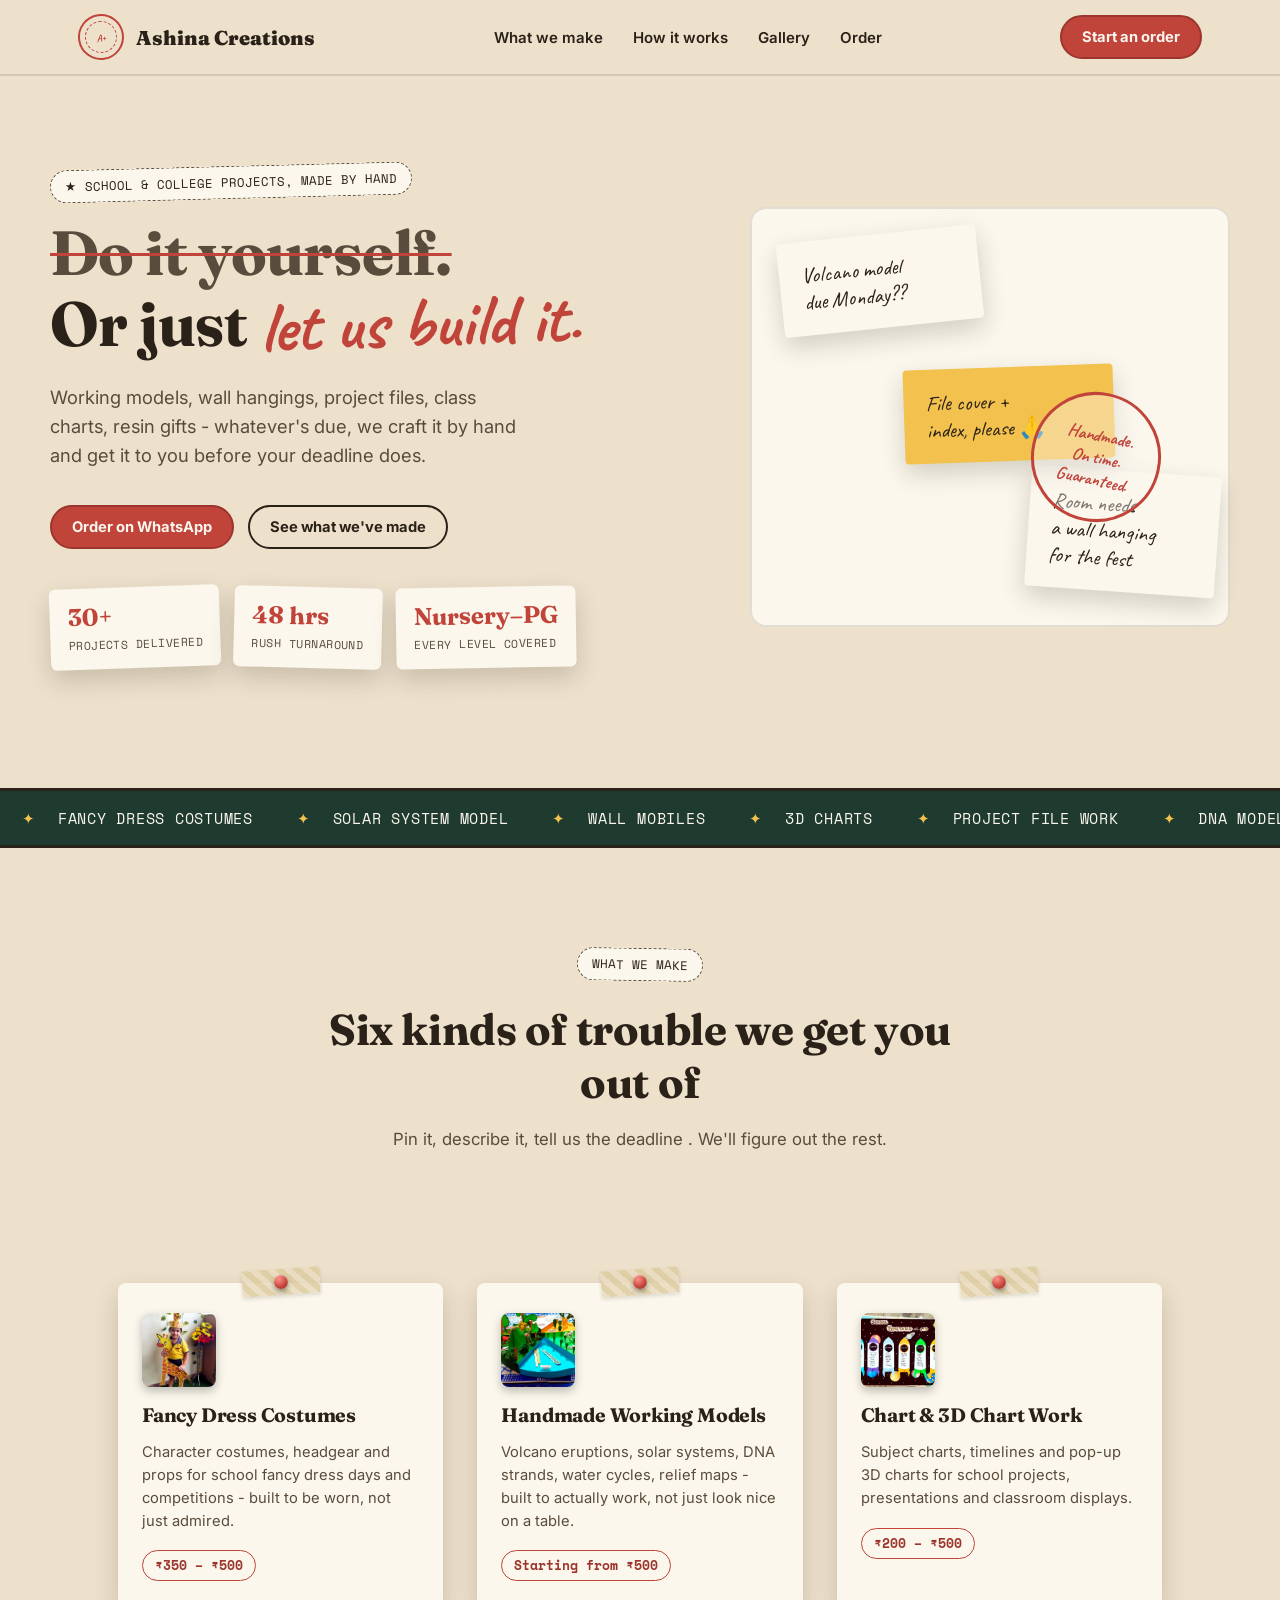
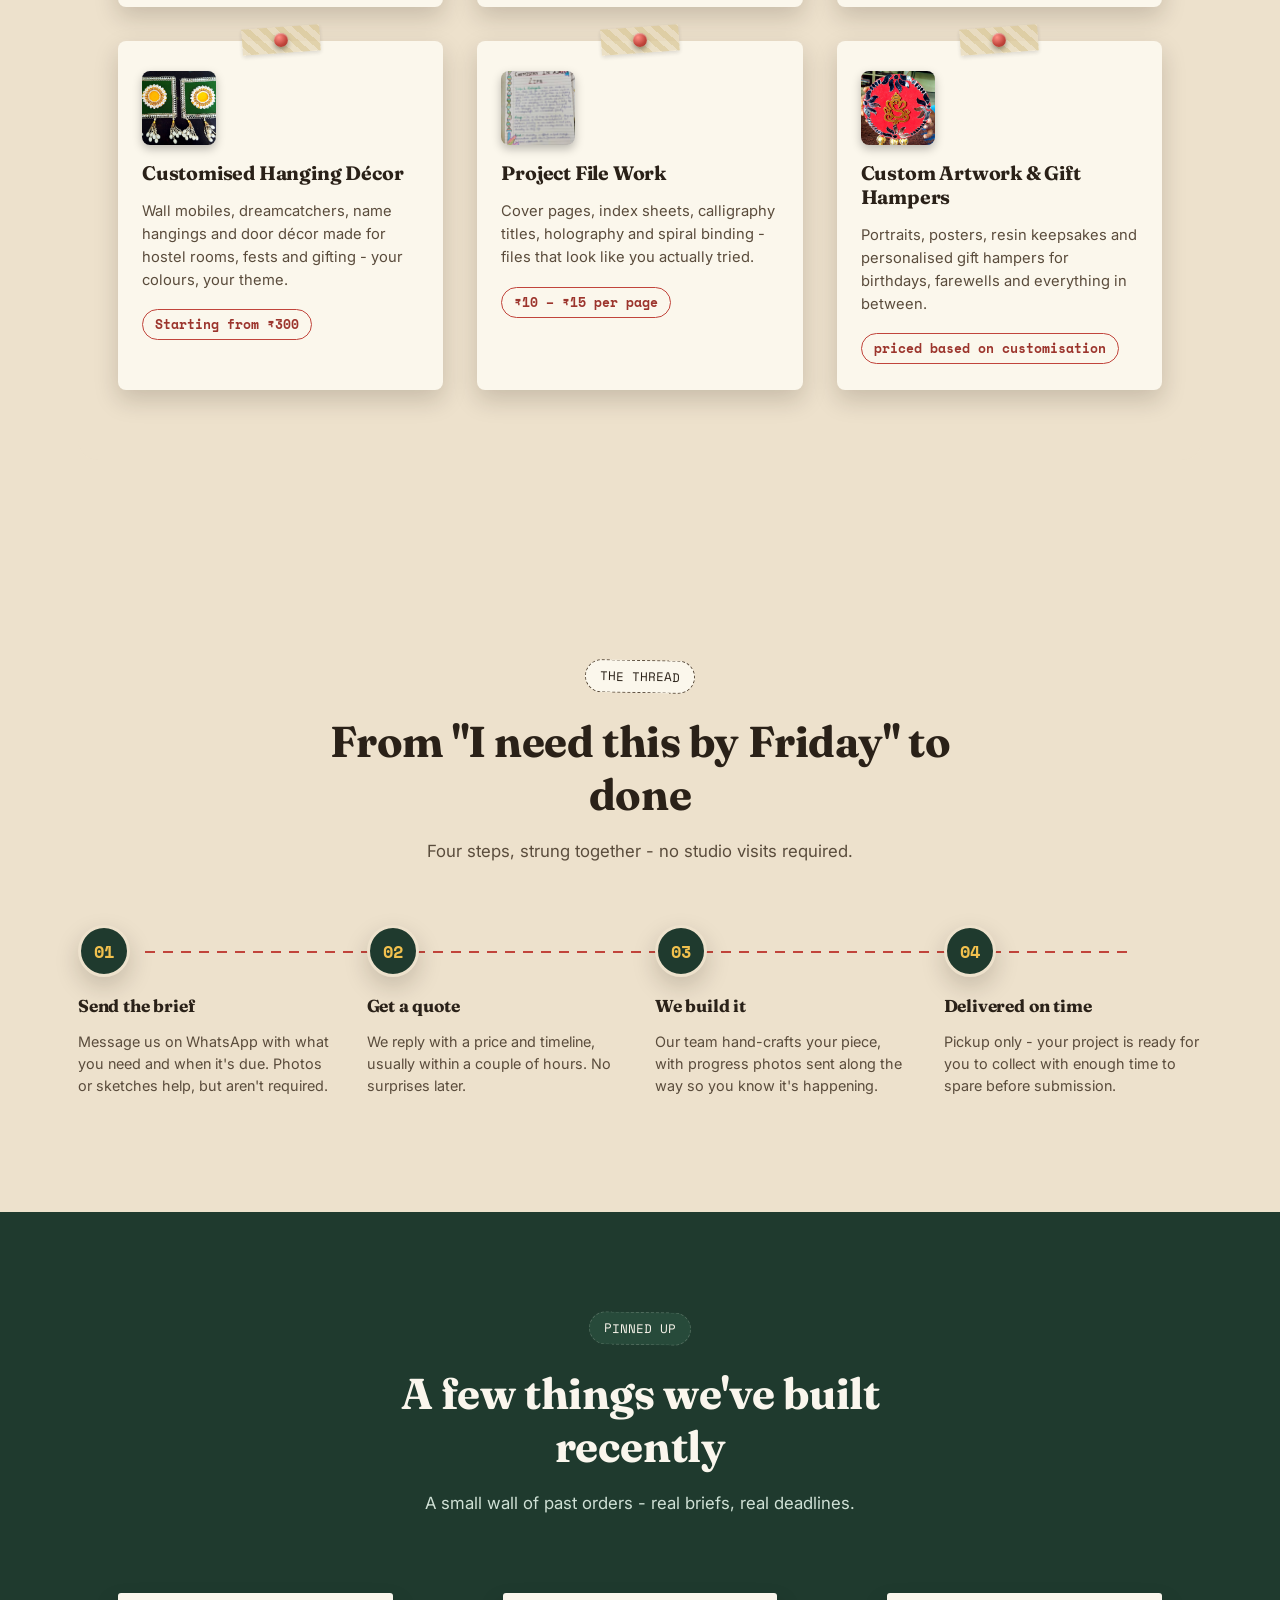
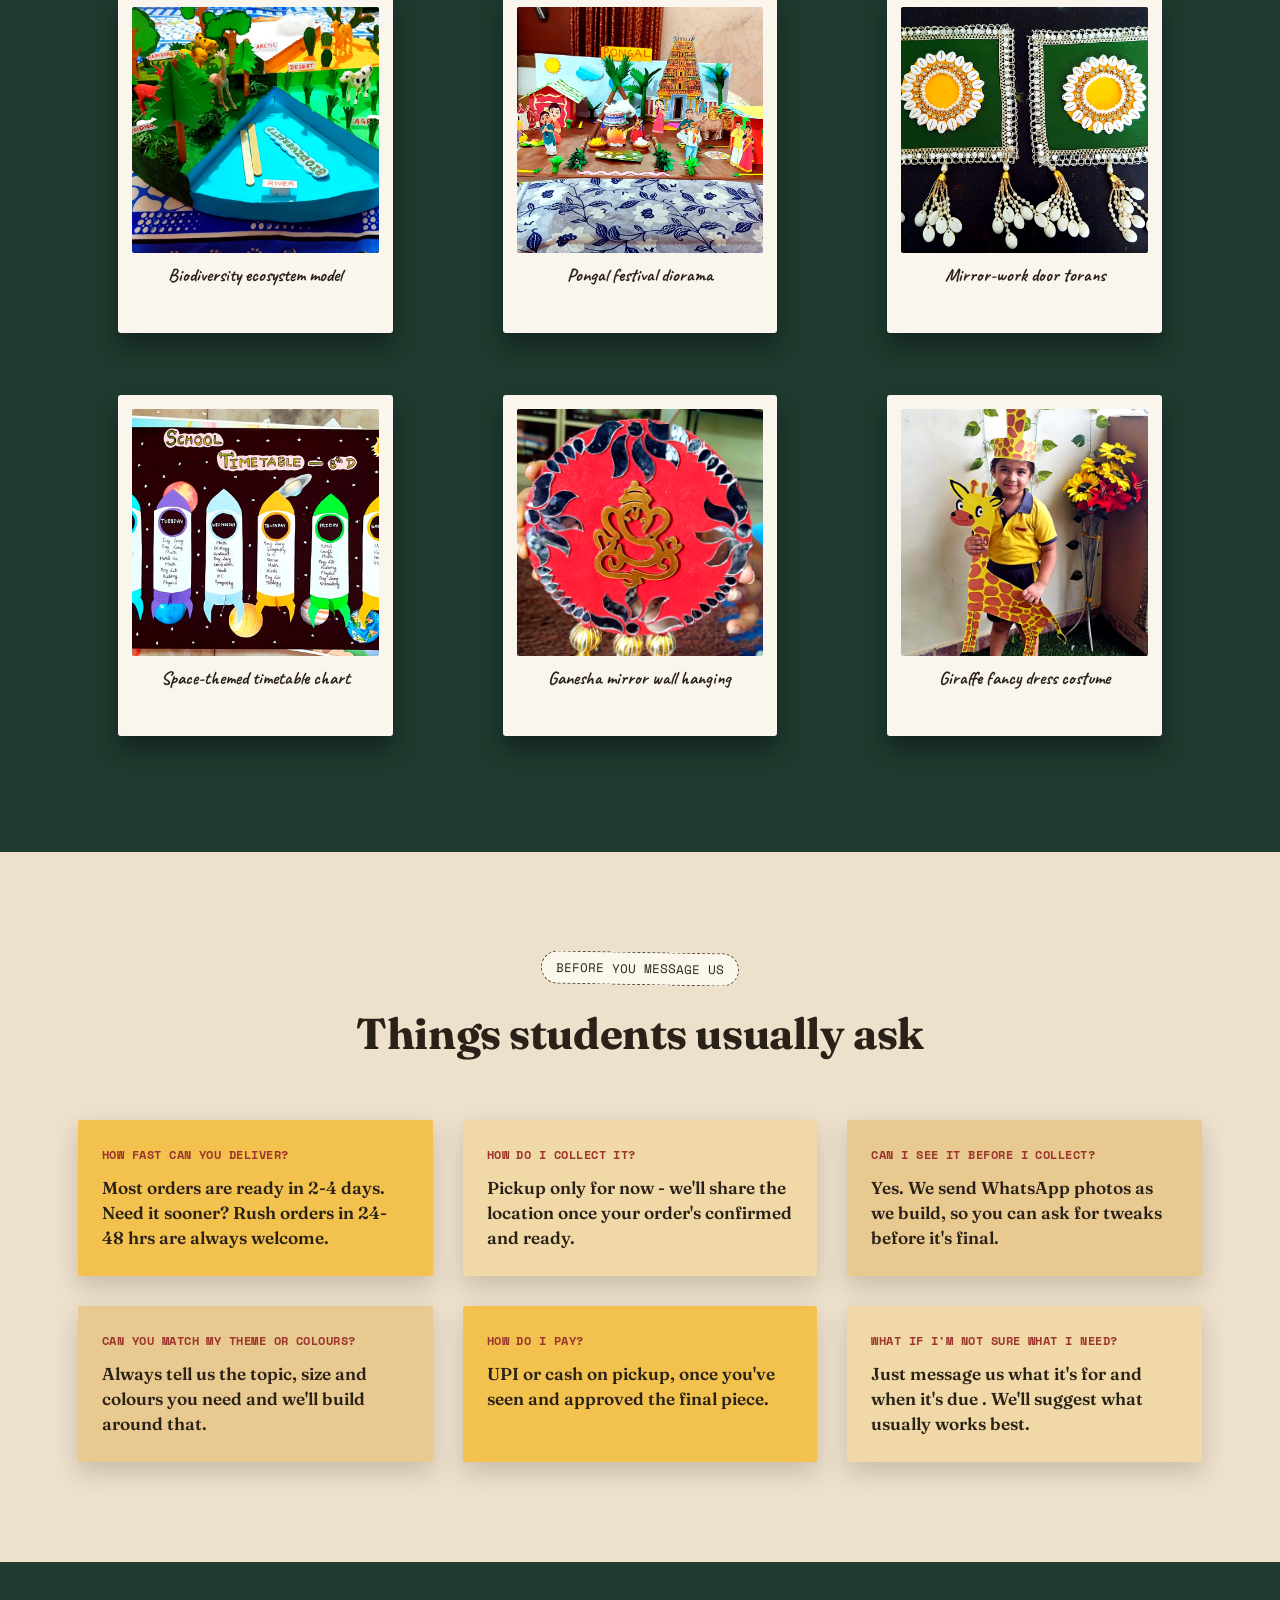
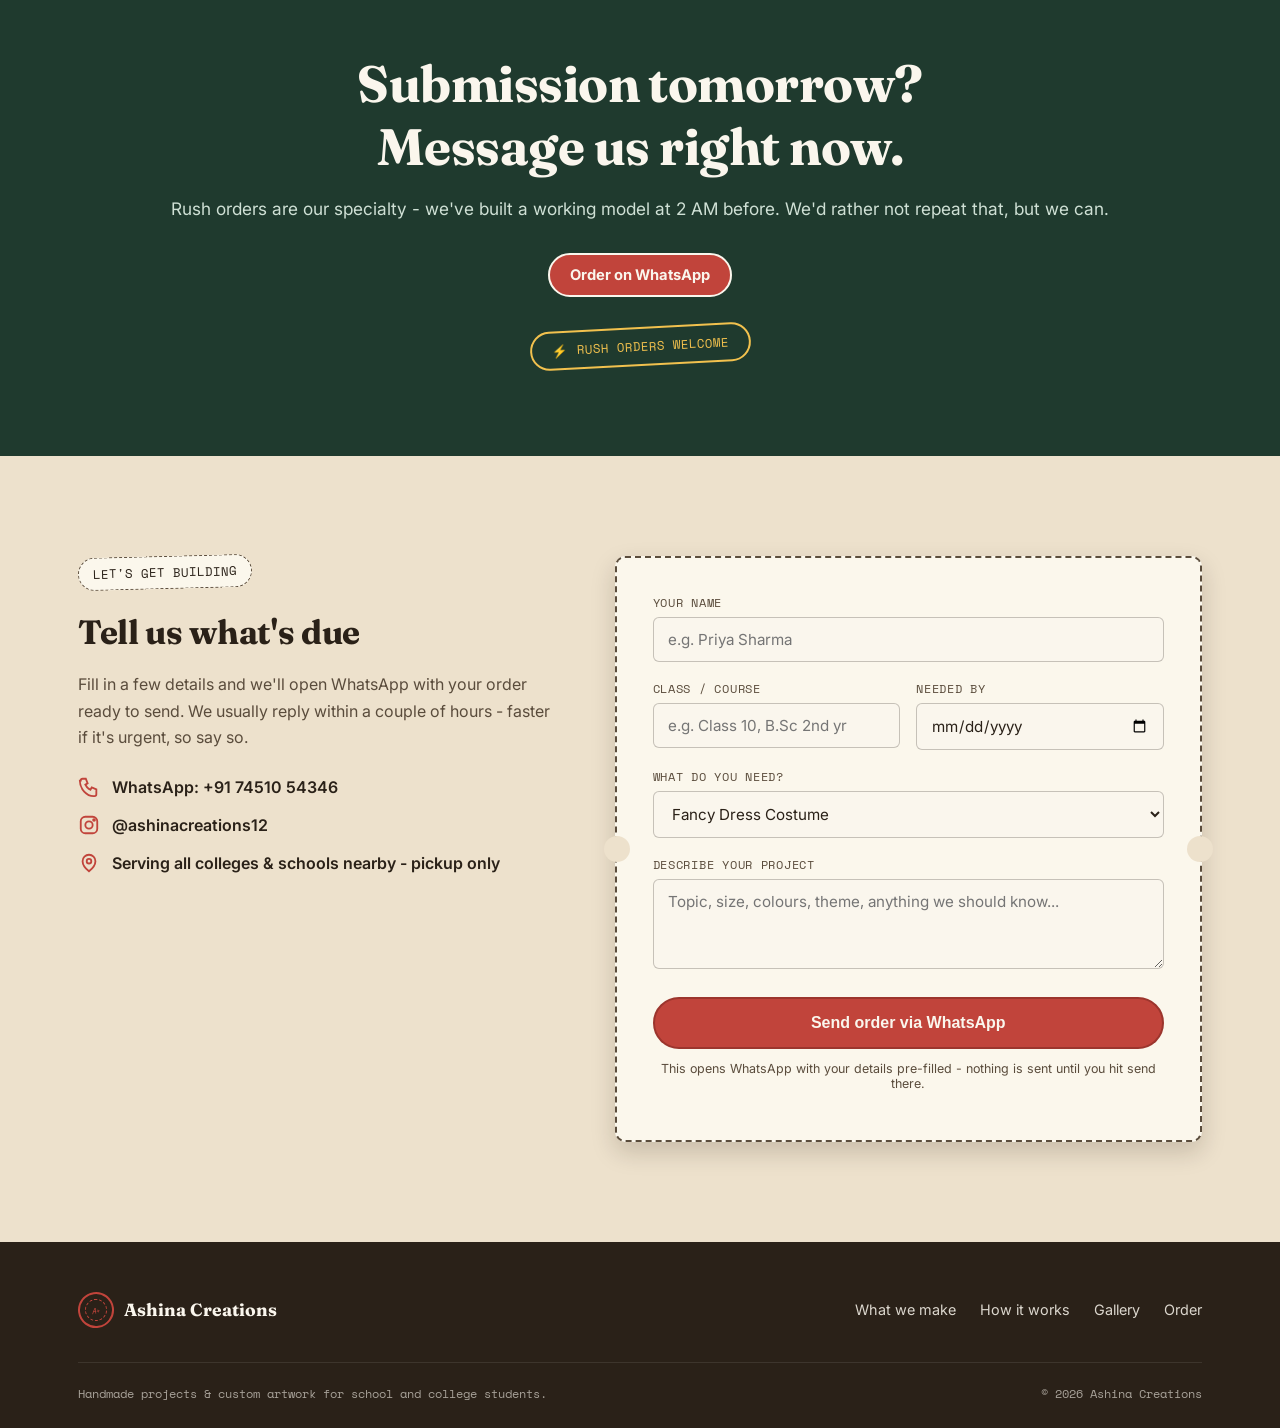
==== index.html @ 3854652d "Add files via upload" ====
<!DOCTYPE html>
<html lang="en">
<head>
<meta charset="UTF-8">
<meta name="viewport" content="width=device-width, initial-scale=1.0">
<title>Ashina Creations - Handmade Projects, Models & Custom Art</title>
<link rel="preconnect" href="https://fonts.googleapis.com">
<link href="https://fonts.googleapis.com/css2?family=Caveat:wght@600;700&family=Fraunces:opsz,wght@9..144,600;9..144,700;9..144,900&family=Inter:wght@400;500;600;700&family=Space+Mono:wght@400;700&display=swap" rel="stylesheet">
<style>
  :root{
    --paper:#EDE1CC;
    --cork-a:#c79a67;
    --cork-b:#b6884f;
    --ink:#c1443b;
    --ink-dark:#9c352d;
    --pine:#1f3a2e;
    --pine-2:#274a3a;
    --chalk:#faf6ed;
    --text:#2a2118;
    --text-soft:#5a4c3c;
    --mustard:#f2c14e;
    --tape:#e9dcc0;
    --card:#fbf7ec;
    --shadow:0 10px 24px rgba(31,20,10,0.18);
  }
  *{box-sizing:border-box;}
  html{scroll-behavior:smooth;}
  body{
    margin:0;
    background:var(--paper);
    color:var(--text);
    font-family:'Inter',sans-serif;
    -webkit-font-smoothing:antialiased;
    overflow-x:hidden;
  }
  ::selection{background:var(--mustard);color:var(--text);}

  h1,h2,h3{font-family:'Fraunces',serif;margin:0;font-weight:700;letter-spacing:-0.01em;}
  .hand{font-family:'Caveat',cursive;}
  .mono{font-family:'Space Mono',monospace;}

  a{color:inherit;}
  img,svg{display:block;}
  .wrap{max-width:1180px;margin:0 auto;padding:0 28px;}

  /* subtle reduced motion */
  @media (prefers-reduced-motion: reduce){
    *{animation-duration:0.01ms !important; animation-iteration-count:1 !important; transition-duration:0.01ms !important; scroll-behavior:auto !important;}
  }

  /* ---------- texture helpers ---------- */
  .paper-texture{
    background-image:
      radial-gradient(circle at 15% 20%, rgba(0,0,0,0.03) 0, transparent 40%),
      radial-gradient(circle at 85% 60%, rgba(0,0,0,0.03) 0, transparent 40%),
      radial-gradient(circle at 50% 90%, rgba(0,0,0,0.025) 0, transparent 45%);
  }
  .cork-texture{
    background-color:var(--cork-b);
    background-image:
      radial-gradient(circle at 10% 20%, rgba(0,0,0,0.18) 0, transparent 3%),
      radial-gradient(circle at 30% 65%, rgba(0,0,0,0.16) 0, transparent 2.6%),
      radial-gradient(circle at 55% 15%, rgba(0,0,0,0.15) 0, transparent 2.4%),
      radial-gradient(circle at 70% 80%, rgba(0,0,0,0.17) 0, transparent 3%),
      radial-gradient(circle at 90% 35%, rgba(0,0,0,0.15) 0, transparent 2.6%),
      radial-gradient(circle at 20% 90%, rgba(255,255,255,0.08) 0, transparent 2.4%),
      radial-gradient(circle at 40% 40%, rgba(255,255,255,0.07) 0, transparent 2%),
      radial-gradient(circle at 80% 10%, rgba(255,255,255,0.08) 0, transparent 2.4%),
      linear-gradient(160deg, var(--cork-a), var(--cork-b));
    background-size: 90px 90px, 70px 70px, 110px 110px, 95px 95px, 80px 80px, 60px 60px, 75px 75px, 65px 65px, cover;
  }

  .pin{
    width:14px;height:14px;border-radius:50%;
    background:radial-gradient(circle at 35% 30%, #ff8f85, var(--ink) 60%, var(--ink-dark) 100%);
    box-shadow:0 3px 5px rgba(0,0,0,0.35), inset 0 1px 1px rgba(255,255,255,0.4);
    position:absolute;
    left:50%;transform:translateX(-50%);top:-8px;
    z-index:3;
  }
  .washi{
    position:absolute;
    width:78px;height:26px;
    background:repeating-linear-gradient(45deg, var(--tape), var(--tape) 6px, #ddccA0 6px, #ddccA0 12px);
    opacity:0.85;
    box-shadow:0 2px 4px rgba(0,0,0,0.15);
  }

  /* ---------- nav ---------- */
  header{
    position:sticky;top:0;z-index:50;
    background:rgba(237,225,204,0.92);
    backdrop-filter:blur(6px);
    border-bottom:2px solid rgba(42,33,24,0.12);
  }
  .navbar{
    display:flex;align-items:center;justify-content:space-between;
    padding:14px 28px;max-width:1180px;margin:0 auto;
  }
  .brand{
    display:flex;align-items:center;gap:12px;
    font-family:'Fraunces',serif;font-weight:900;font-size:1.25rem;
    text-decoration:none;color:var(--text);
  }
  .stamp-badge{
    width:46px;height:46px;border-radius:50%;
    border:2.5px solid var(--ink);
    display:flex;align-items:center;justify-content:center;
    color:var(--ink);
    font-family:'Caveat',cursive;font-weight:700;font-size:0.62rem;
    text-transform:uppercase;letter-spacing:0.03em;
    transform:rotate(-8deg);
    flex-shrink:0;
    position:relative;
  }
  .stamp-badge::after{
    content:'';position:absolute;inset:5px;border:1px dashed var(--ink);border-radius:50%;
  }
  .navlinks{display:flex;gap:30px;list-style:none;padding:0;margin:0;font-weight:600;font-size:0.94rem;}
  .navlinks a{text-decoration:none;position:relative;padding-bottom:4px;}
  .navlinks a::after{
    content:'';position:absolute;left:0;bottom:0;width:0;height:2px;background:var(--ink);
    transition:width 0.25s ease;
  }
  .navlinks a:hover::after{width:100%;}
  .btn{
    display:inline-flex;align-items:center;gap:8px;
    padding:11px 20px;border-radius:999px;
    font-weight:700;font-size:0.92rem;text-decoration:none;
    border:2px solid var(--text);
    transition:transform 0.18s ease, box-shadow 0.18s ease;
    cursor:pointer;
  }
  .btn-primary{background:var(--ink);border-color:var(--ink-dark);color:var(--chalk);}
  .btn-primary:hover{transform:translateY(-2px) rotate(-1deg);box-shadow:0 6px 14px rgba(193,68,59,0.35);}
  .btn-ghost{background:transparent;color:var(--text);}
  .btn-ghost:hover{transform:translateY(-2px);background:rgba(42,33,24,0.06);}
  @media (max-width:760px){ .navlinks{display:none;} }

  /* ---------- hero ---------- */
  .hero{
    position:relative;padding:90px 28px 120px;
    background:var(--paper);
  }
  .hero-grid{
    max-width:1180px;margin:0 auto;
    display:grid;grid-template-columns:1.15fr 0.85fr;gap:50px;align-items:center;
  }
  .eyebrow-tag{
    display:inline-flex;align-items:center;gap:8px;
    font-family:'Space Mono',monospace;font-size:0.78rem;letter-spacing:0.08em;text-transform:uppercase;
    background:var(--card);border:1.5px dashed var(--text-soft);
    padding:6px 14px;border-radius:999px;margin-bottom:22px;
    transform:rotate(-1.5deg);
  }
  .hero h1{
    font-size:clamp(2.4rem, 5vw, 3.9rem);
    line-height:1.04;
    margin-bottom:22px;
  }
  .hero h1 .strike{
    text-decoration:line-through;
    text-decoration-color:var(--ink);
    text-decoration-thickness:3px;
    color:var(--text-soft);
  }
  .hero h1 .hand-accent{
    font-family:'Caveat',cursive;font-weight:700;color:var(--ink);
    font-size:1.15em;display:inline-block;transform:rotate(-2deg);
  }
  .hero p.lead{
    font-size:1.15rem;color:var(--text-soft);max-width:480px;line-height:1.6;margin-bottom:34px;
  }
  .hero-ctas{display:flex;gap:14px;flex-wrap:wrap;margin-bottom:38px;}
  .hero-stats{display:flex;gap:14px;flex-wrap:wrap;}
  .stat-card{
    background:var(--card);
    border-radius:6px;
    padding:14px 18px;
    box-shadow:var(--shadow);
    transform:rotate(-2deg);
    position:relative;
    font-family:'Space Mono',monospace;
  }
  .stat-card:nth-child(2){transform:rotate(1.5deg);}
  .stat-card:nth-child(3){transform:rotate(-1deg);}
  .stat-card b{display:block;font-family:'Fraunces',serif;font-size:1.5rem;color:var(--ink);}
  .stat-card span{font-size:0.72rem;color:var(--text-soft);text-transform:uppercase;letter-spacing:0.04em;}

  .hero-board{
    position:relative;
    border-radius:16px;
    padding:36px;
    min-height:420px;
  }
  .hero-note{
    position:absolute;background:var(--card);
    padding:20px 22px;border-radius:4px;box-shadow:var(--shadow);
    width:200px;font-family:'Caveat',cursive;font-size:1.35rem;line-height:1.25;color:var(--text);
  }
  .note-1{top:6%;left:6%;transform:rotate(-6deg);}
  .note-2{bottom:8%;right:2%;transform:rotate(4deg);width:190px;}
  .note-3{top:38%;left:32%;transform:rotate(-2deg);width:210px;background:var(--mustard);}
  .badge-approved{
    position:absolute;top:44%;right:14%;
    width:130px;height:130px;border-radius:50%;
    border:3px solid var(--ink);color:var(--ink);
    display:flex;align-items:center;justify-content:center;text-align:center;
    font-family:'Caveat',cursive;font-weight:700;font-size:1.1rem;
    transform:rotate(12deg);
    background:rgba(250,246,237,0.4);
  }
  @media (max-width:940px){
    .hero-grid{grid-template-columns:1fr;}
    .hero-board{min-height:320px;margin-top:20px;}
  }

  /* ---------- marquee ---------- */
  .marquee-strip{
    background:var(--pine);color:var(--chalk);
    padding:16px 0;overflow:hidden;white-space:nowrap;
    border-top:3px solid var(--text);border-bottom:3px solid var(--text);
  }
  .marquee-track{display:inline-block;animation:scrollLeft 34s linear infinite;}
  .marquee-track span{
    font-family:'Space Mono',monospace;font-size:0.95rem;letter-spacing:0.05em;
    margin:0 22px;text-transform:uppercase;
  }
  .marquee-track span.dot::before{content:'✦';color:var(--mustard);margin-right:22px;}
  @keyframes scrollLeft{
    from{transform:translateX(0);}
    to{transform:translateX(-50%);}
  }

  /* ---------- section headers ---------- */
  section{padding:100px 0;}
  .sec-head{max-width:640px;margin:0 auto 60px;text-align:center;}
  .sec-head .eyebrow-tag{transform:rotate(1deg);}
  .sec-head h2{font-size:clamp(1.9rem,3.6vw,2.7rem);margin-bottom:14px;}
  .sec-head p{color:var(--text-soft);font-size:1.05rem;line-height:1.6;}

  /* ---------- services (corkboard) ---------- */
  .services-section{position:relative;}
  .services-board{
    border-radius:20px;padding:70px 40px;
  }
  .services-grid{
    display:grid;grid-template-columns:repeat(3,1fr);gap:34px;
  }
  @media (max-width:980px){ .services-grid{grid-template-columns:repeat(2,1fr);} }
  @media (max-width:600px){ .services-grid{grid-template-columns:1fr;} }
  .svc-card{
    position:relative;background:var(--card);
    border-radius:8px;padding:30px 24px 26px;
    box-shadow:var(--shadow);
    transition:transform 0.25s ease, box-shadow 0.25s ease;
  }
  .svc-card:nth-child(1){transform:rotate(-2.5deg);}
  .svc-card:nth-child(2){transform:rotate(1.5deg);}
  .svc-card:nth-child(3){transform:rotate(-1.5deg);}
  .svc-card:nth-child(4){transform:rotate(2deg);}
  .svc-card:nth-child(5){transform:rotate(-2deg);}
  .svc-card:nth-child(6){transform:rotate(1.8deg);}
  .svc-card:hover{transform:translateY(-8px) rotate(0deg) !important;box-shadow:0 18px 30px rgba(0,0,0,0.25);}
  .svc-card .washi{top:-14px;left:50%;transform:translateX(-50%) rotate(-4deg);}
  .svc-icon{
    width:56px;height:56px;color:var(--ink);margin-bottom:16px;
  }
  .svc-photo{
    width:74px;height:74px;border-radius:8px;overflow:hidden;margin-bottom:16px;
    box-shadow:0 4px 10px rgba(0,0,0,0.25);
  }
  .svc-photo img{width:100%;height:100%;object-fit:cover;object-position:center;}
  .svc-card h3{font-size:1.22rem;margin-bottom:10px;}
  .svc-card p{color:var(--text-soft);font-size:0.92rem;line-height:1.55;margin-bottom:18px;}
  .price-tag{
    display:inline-flex;align-items:center;gap:6px;
    font-family:'Space Mono',monospace;font-size:0.8rem;font-weight:700;
    color:var(--ink-dark);border:1.5px solid var(--ink);
    padding:5px 12px;border-radius:999px;
  }

  /* ---------- process ---------- */
  .process-section{background:var(--paper);}
  .process-line{
    position:relative;display:grid;grid-template-columns:repeat(4,1fr);gap:30px;
    margin-top:20px;
  }
  .process-line::before{
    content:'';position:absolute;top:26px;left:6%;right:6%;height:2px;
    background:repeating-linear-gradient(90deg, var(--ink) 0 10px, transparent 10px 18px);
    z-index:0;
  }
  @media (max-width:860px){
    .process-line{grid-template-columns:1fr;gap:36px;}
    .process-line::before{display:none;}
  }
  .proc-step{position:relative;z-index:1;text-align:left;}
  .proc-num{
    width:52px;height:52px;border-radius:50%;
    background:var(--pine);color:var(--mustard);
    display:flex;align-items:center;justify-content:center;
    font-family:'Space Mono',monospace;font-weight:700;font-size:1.05rem;
    margin-bottom:18px;box-shadow:var(--shadow);
    border:3px solid var(--paper);
  }
  .proc-step h3{font-size:1.08rem;margin-bottom:8px;}
  .proc-step p{color:var(--text-soft);font-size:0.9rem;line-height:1.55;}

  /* ---------- gallery ---------- */
  .gallery-section{background:var(--pine);color:var(--chalk);}
  .gallery-section .sec-head p{color:#cfe0d5;}
  .gallery-section .eyebrow-tag{background:var(--pine-2);border-color:#4f6b5c;color:var(--chalk);}
  .gallery-grid{
    display:grid;grid-template-columns:repeat(3,1fr);gap:30px;
  }
  @media (max-width:900px){ .gallery-grid{grid-template-columns:repeat(2,1fr);} }
  @media (max-width:560px){ .gallery-grid{grid-template-columns:1fr;} }
  .polaroid{
    background:var(--chalk);padding:14px 14px 46px;border-radius:3px;
    box-shadow:0 14px 22px rgba(0,0,0,0.35);
    transform:rotate(-3deg);
    transition:transform 0.3s ease;
  }
  .polaroid:nth-child(2){transform:rotate(2.5deg);}
  .polaroid:nth-child(3){transform:rotate(-1.5deg);}
  .polaroid:nth-child(4){transform:rotate(3deg);}
  .polaroid:nth-child(5){transform:rotate(-2deg);}
  .polaroid:hover{transform:rotate(0deg) scale(1.04);}
  .polaroid .frame{
    aspect-ratio:1/1;border-radius:2px;
    display:flex;align-items:center;justify-content:center;
    color:var(--chalk);
    overflow:hidden;
  }
  .polaroid .frame img{
    width:100%;height:100%;object-fit:cover;object-position:center;
    filter:saturate(1.05);
  }
  .polaroid figcaption{
    font-family:'Caveat',cursive;font-weight:700;font-size:1.15rem;color:var(--text);
    text-align:center;margin-top:10px;
  }

  /* ---------- faq ---------- */
  .testi-section{background:var(--paper);}
  .testi-grid{display:grid;grid-template-columns:repeat(3,1fr);gap:30px;}
  @media (max-width:900px){ .testi-grid{grid-template-columns:1fr;} }
  .sticky-note{
    background:var(--mustard);padding:26px 24px;border-radius:2px;
    box-shadow:var(--shadow);position:relative;
    font-family:'Inter',sans-serif;color:var(--text);
  }
  .sticky-note:nth-child(1){transform:rotate(-2deg);background:var(--mustard);}
  .sticky-note:nth-child(2){transform:rotate(1.5deg);background:#f0d9a6;}
  .sticky-note:nth-child(3){transform:rotate(-1deg);background:#e8c98f;}
  .sticky-note:nth-child(4){transform:rotate(1.2deg);background:#e8c98f;}
  .sticky-note:nth-child(5){transform:rotate(-1.8deg);background:var(--mustard);}
  .sticky-note:nth-child(6){transform:rotate(2deg);background:#f0d9a6;}
  .sticky-note:hover{transform:rotate(0deg) translateY(-4px);}
  .sticky-note .q{
    display:block;font-family:'Space Mono',monospace;font-weight:700;font-size:0.72rem;
    text-transform:uppercase;letter-spacing:0.04em;color:var(--ink-dark);margin-bottom:12px;
  }
  .sticky-note .a{
    font-family:'Fraunces',serif;font-weight:600;font-size:1.08rem;line-height:1.45;
  }

  /* ---------- deadline CTA ---------- */
  .deadline-band{
    background:var(--pine);color:var(--chalk);text-align:center;
    padding:90px 28px;position:relative;overflow:hidden;
  }
  .deadline-band h2{font-size:clamp(2rem,4.6vw,3.2rem);margin-bottom:20px;}
  .deadline-band p{color:#cfe0d5;font-size:1.08rem;margin-bottom:34px;}
  .deadline-band .btn-primary{background:var(--ink);border-color:var(--chalk);}
  .rush-stamp{
    display:inline-block;margin-top:30px;
    border:2.5px solid var(--mustard);color:var(--mustard);
    padding:8px 20px;border-radius:999px;
    font-family:'Space Mono',monospace;font-size:0.78rem;letter-spacing:0.08em;
    transform:rotate(-3deg);
  }

  /* ---------- contact / order ---------- */
  .contact-section{background:var(--paper);}
  .contact-grid{display:grid;grid-template-columns:0.9fr 1.1fr;gap:56px;align-items:start;}
  @media (max-width:900px){ .contact-grid{grid-template-columns:1fr;} }
  .contact-info h2{font-size:2.1rem;margin-bottom:18px;}
  .contact-info p{color:var(--text-soft);line-height:1.65;margin-bottom:26px;}
  .info-row{display:flex;align-items:center;gap:12px;margin-bottom:16px;font-weight:600;}
  .info-row svg{width:22px;height:22px;color:var(--ink);flex-shrink:0;}

  .order-ticket{
    background:var(--card);border-radius:10px;padding:36px;
    box-shadow:var(--shadow);
    border:2px dashed var(--text-soft);
    position:relative;
  }
  .order-ticket::before, .order-ticket::after{
    content:'';position:absolute;width:26px;height:26px;background:var(--paper);
    border-radius:50%;top:50%;transform:translateY(-50%);
  }
  .order-ticket::before{left:-13px;}
  .order-ticket::after{right:-13px;}
  .field{margin-bottom:18px;}
  .field label{
    display:block;font-family:'Space Mono',monospace;font-size:0.75rem;
    text-transform:uppercase;letter-spacing:0.06em;color:var(--text-soft);margin-bottom:6px;
  }
  .field input, .field select, .field textarea{
    width:100%;padding:12px 14px;border-radius:6px;border:1.5px solid rgba(42,33,24,0.25);
    background:var(--chalk);font-family:'Inter',sans-serif;font-size:0.95rem;color:var(--text);
    outline:none;transition:border-color 0.2s ease;
  }
  .field input:focus, .field select:focus, .field textarea:focus{border-color:var(--ink);}
  .field textarea{resize:vertical;min-height:90px;}
  .two-col{display:grid;grid-template-columns:1fr 1fr;gap:16px;}
  @media (max-width:520px){ .two-col{grid-template-columns:1fr;} }
  .submit-btn{
    width:100%;justify-content:center;padding:15px;font-size:1rem;margin-top:6px;
  }
  .form-note{font-size:0.78rem;color:var(--text-soft);margin-top:12px;text-align:center;}

  /* ---------- footer ---------- */
  footer{
    background:var(--text);color:var(--chalk);padding:50px 28px 26px;
  }
  .foot-grid{display:flex;justify-content:space-between;align-items:center;flex-wrap:wrap;gap:20px;}
  .foot-brand{display:flex;align-items:center;gap:10px;font-family:'Fraunces',serif;font-weight:700;font-size:1.1rem;}
  .foot-links{display:flex;gap:24px;list-style:none;padding:0;margin:0;font-size:0.9rem;}
  .foot-links a{text-decoration:none;opacity:0.85;}
  .foot-links a:hover{opacity:1;text-decoration:underline;}
  .foot-bottom{
    margin-top:34px;padding-top:22px;border-top:1px solid rgba(255,255,255,0.15);
    display:flex;justify-content:space-between;flex-wrap:wrap;gap:10px;
    font-family:'Space Mono',monospace;font-size:0.75rem;opacity:0.6;
  }

  /* ---------- reveal on scroll ---------- */
  .reveal{opacity:0;transform:translateY(24px);transition:opacity 0.7s ease, transform 0.7s ease;}
  .reveal.in{opacity:1;transform:translateY(0);}
</style>
</head>
<body>

<header>
  <nav class="navbar">
    <a href="#top" class="brand">
      <span class="stamp-badge">A+<br></span>
      Ashina Creations
    </a>
    <ul class="navlinks">
      <li><a href="#services">What we make</a></li>
      <li><a href="#process">How it works</a></li>
      <li><a href="#gallery">Gallery</a></li>
      <li><a href="#contact">Order</a></li>
    </ul>
    <a href="#contact" class="btn btn-primary">Start an order</a>
  </nav>
</header>

<main id="top">

  <!-- HERO -->
  <section class="hero paper-texture">
    <div class="hero-grid">
      <div>
        <span class="eyebrow-tag">★ School &amp; college projects, made by hand</span>
        <h1>
          <span class="strike">Do it yourself.</span><br>
          Or just <span class="hand-accent">let us build it.</span>
        </h1>
        <p class="lead">Working models, wall hangings, project files, class charts, resin gifts - whatever's due, we craft it by hand and get it to you before your deadline does.</p>
        <div class="hero-ctas">
          <a href="#contact" class="btn btn-primary">
            Order on WhatsApp
          </a>
          <a href="#gallery" class="btn btn-ghost">See what we've made</a>
        </div>
        <div class="hero-stats">
          <div class="stat-card"><b>30+</b><span>Projects delivered</span></div>
          <div class="stat-card"><b>48 hrs</b><span>Rush turnaround</span></div>
          <div class="stat-card"><b>Nursery–PG</b><span>Every level covered</span></div>
        </div>
      </div>

      <div class="hero-board paper-texture" style="background:var(--card);border:2px solid rgba(42,33,24,0.12);">
        <div class="hero-note note-1">Volcano model<br>due Monday??</div>
        <div class="hero-note note-2">Room needs<br>a wall hanging<br>for the fest</div>
        <div class="hero-note note-3">File cover +<br>index, please 🙏</div>
        <div class="badge-approved">Handmade.<br>On time.<br>Guaranteed.</div>
      </div>
    </div>
  </section>

  <!-- MARQUEE -->
  <div class="marquee-strip">
    <div class="marquee-track">
      <span class="dot">Fancy Dress Costumes</span><span class="dot">Solar System Model</span><span class="dot">Wall Mobiles</span><span class="dot">3D Charts</span><span class="dot">Project File Work</span><span class="dot">DNA Models</span><span class="dot">Resin Art</span><span class="dot">Volcano Models</span><span class="dot">Room Décor</span><span class="dot">Gift Hampers</span>
      <span class="dot">Fancy Dress Costumes</span><span class="dot">Solar System Model</span><span class="dot">Wall Mobiles</span><span class="dot">3D Charts</span><span class="dot">Project File Work</span><span class="dot">DNA Models</span><span class="dot">Resin Art</span><span class="dot">Volcano Models</span><span class="dot">Room Décor</span><span class="dot">Gift Hampers</span>
    </div>
  </div>

  <!-- SERVICES -->
  <section class="services-section" id="services">
    <div class="wrap">
      <div class="sec-head reveal">
        <span class="eyebrow-tag">What we make</span>
        <h2>Six kinds of trouble we get you out of</h2>
        <p>Pin it, describe it, tell us the deadline . We'll figure out the rest.</p>
      </div>
    </div>
    <div class="wrap">
      <div class="services-board" style="background:var(--paper);">
        <div class="services-grid">

          <div class="svc-card reveal">
            <div class="washi"></div>
            <div class="pin"></div>
            <div class="svc-photo">
              <img src="[data-uri]" alt="Student wearing a handmade giraffe fancy dress costume with matching headgear and cutout" loading="lazy">
            </div>
            <h3>Fancy Dress Costumes</h3>
            <p>Character costumes, headgear and props for school fancy dress days and competitions - built to be worn, not just admired.</p>
            <span class="price-tag">₹350 – ₹500</span>
          </div>

          <div class="svc-card reveal">
            <div class="washi"></div>
            <div class="pin"></div>
            <div class="svc-photo">
              <img src="[data-uri]" alt="Handmade biodiversity ecosystem working model" loading="lazy">
            </div>
            <h3>Handmade Working Models</h3>
            <p>Volcano eruptions, solar systems, DNA strands, water cycles, relief maps - built to actually work, not just look nice on a table.</p>
            <span class="price-tag">Starting from ₹500</span>
          </div>

          <div class="svc-card reveal">
            <div class="washi"></div>
            <div class="pin"></div>
            <div class="svc-photo">
              <img src="[data-uri]" alt="Handmade space-themed school timetable chart" loading="lazy">
            </div>
            <h3>Chart &amp; 3D Chart Work</h3>
            <p>Subject charts, timelines and pop-up 3D charts for school projects, presentations and classroom displays.</p>
            <span class="price-tag">₹200 – ₹500</span>
          </div>

          <div class="svc-card reveal">
            <div class="washi"></div>
            <div class="pin"></div>
            <div class="svc-photo">
              <img src="[data-uri]" alt="Mirror-work hanging décor pair" loading="lazy">
            </div>
            <h3>Customised Hanging Décor</h3>
            <p>Wall mobiles, dreamcatchers, name hangings and door décor made for hostel rooms, fests and gifting - your colours, your theme.</p>
            <span class="price-tag"> Starting from ₹300</span>
          </div>

          <div class="svc-card reveal">
            <div class="washi"></div>
            <div class="pin"></div>
            <div class="svc-photo">
              <img src="[data-uri]" alt="Hand-decorated project file page with colourful title and diagrams" loading="lazy">
            </div>
            <h3>Project File Work</h3>
            <p>Cover pages, index sheets, calligraphy titles, holography and spiral binding - files that look like you actually tried.</p>
            <span class="price-tag">₹10 – ₹15 per page</span>
          </div>

          <div class="svc-card reveal">
            <div class="washi"></div>
            <div class="pin"></div>
            <div class="svc-photo">
              <img src="[data-uri]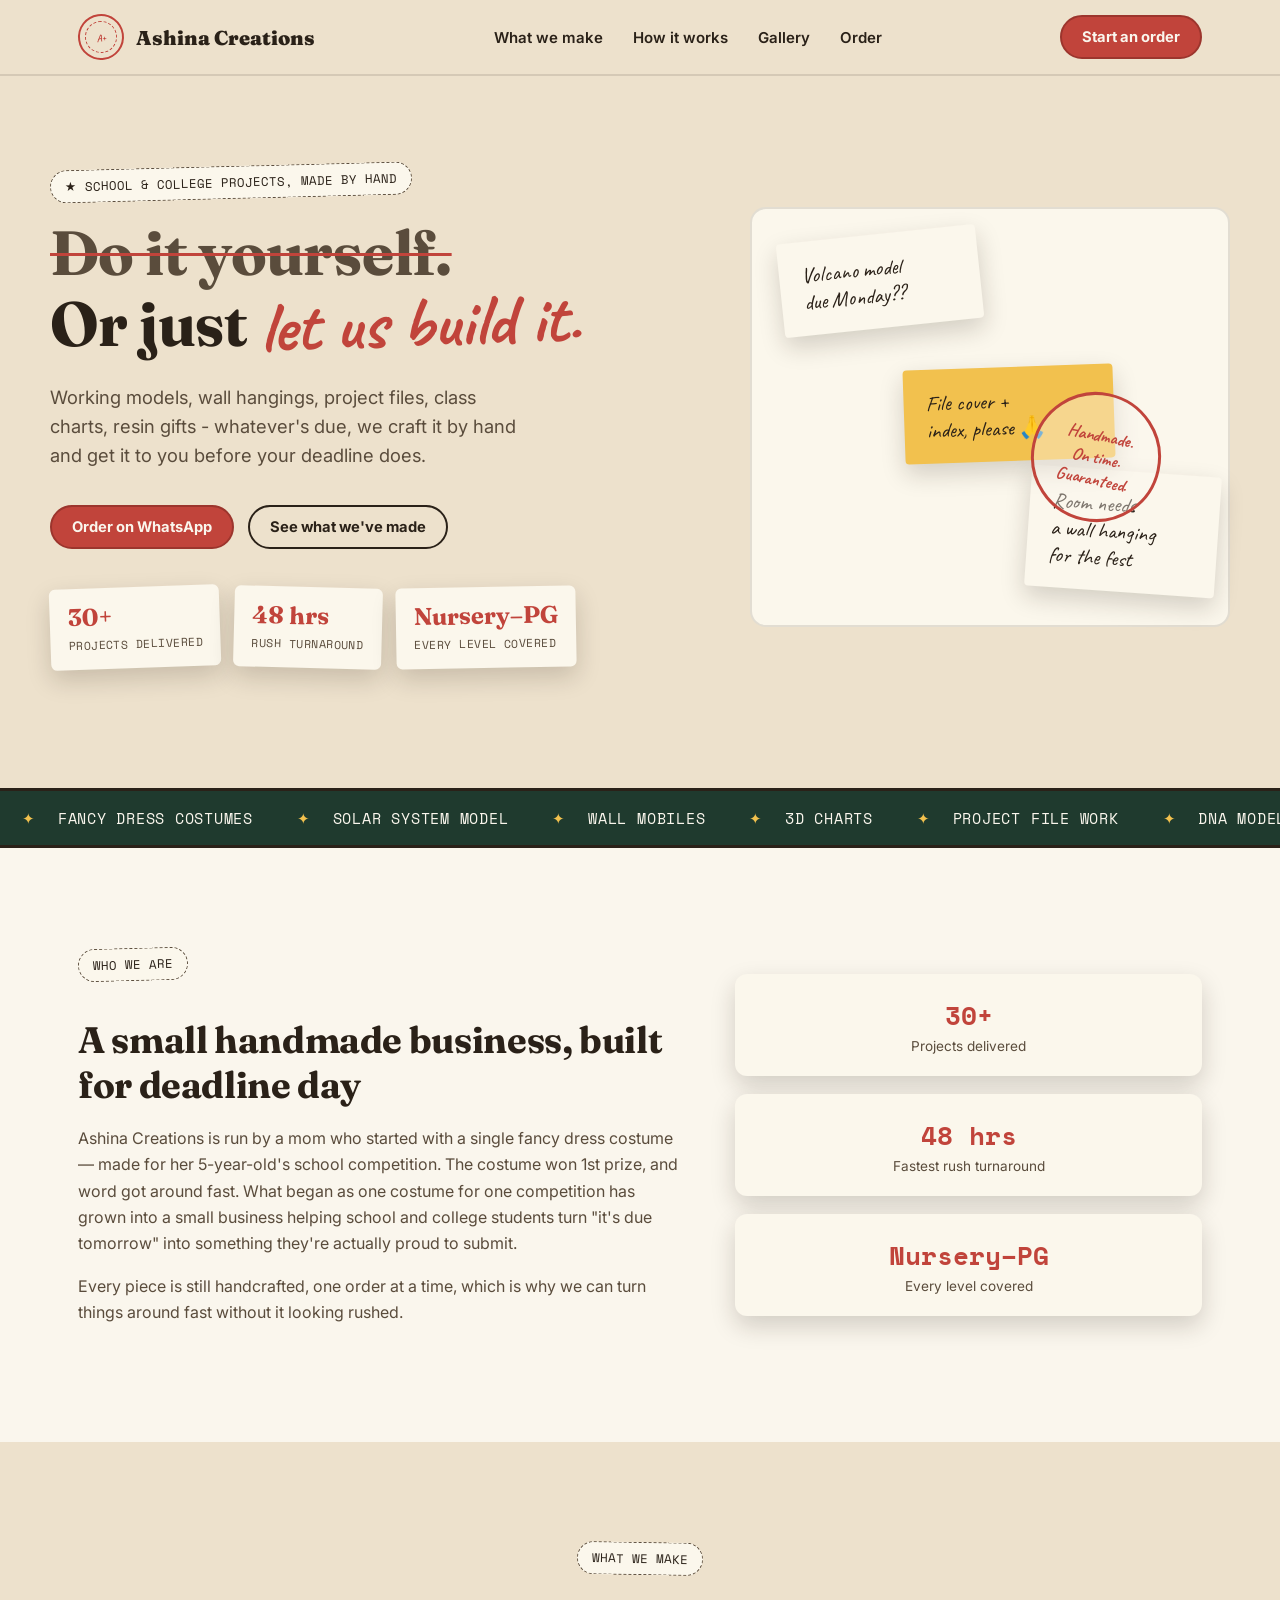
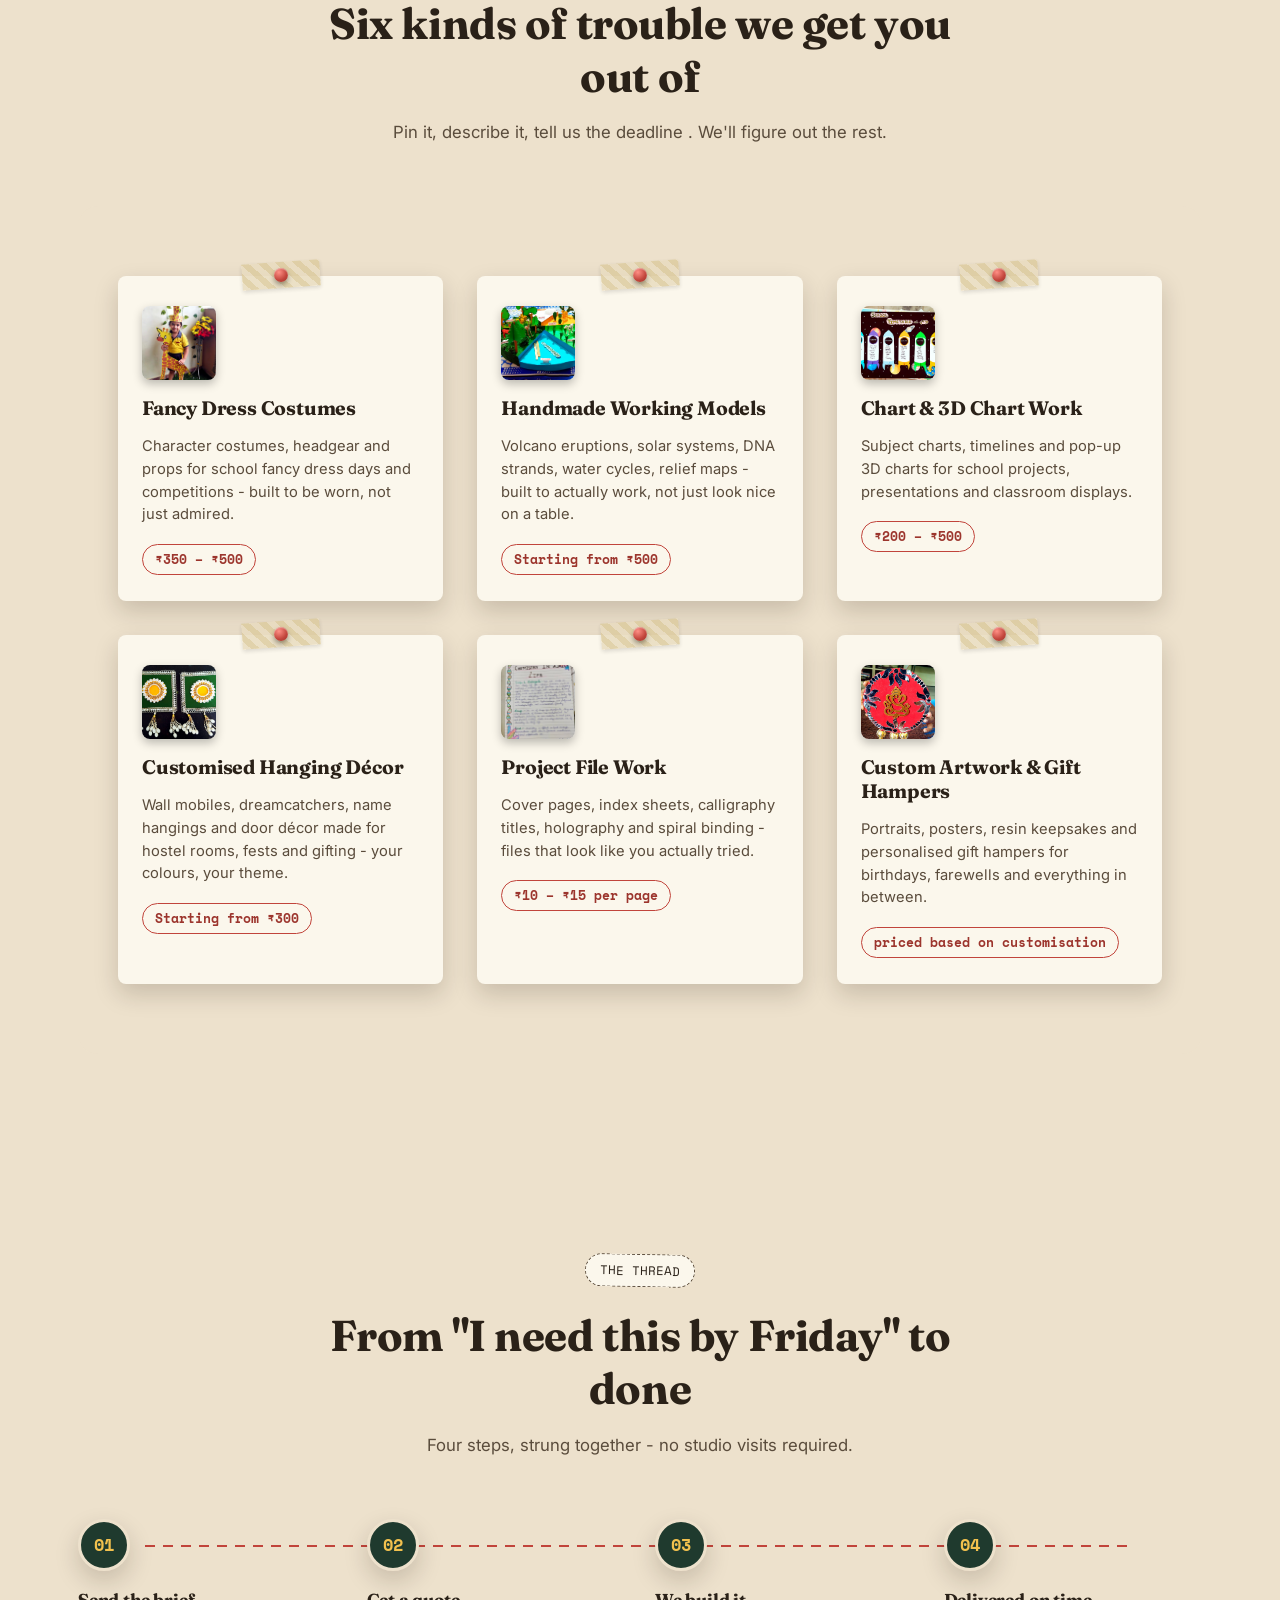
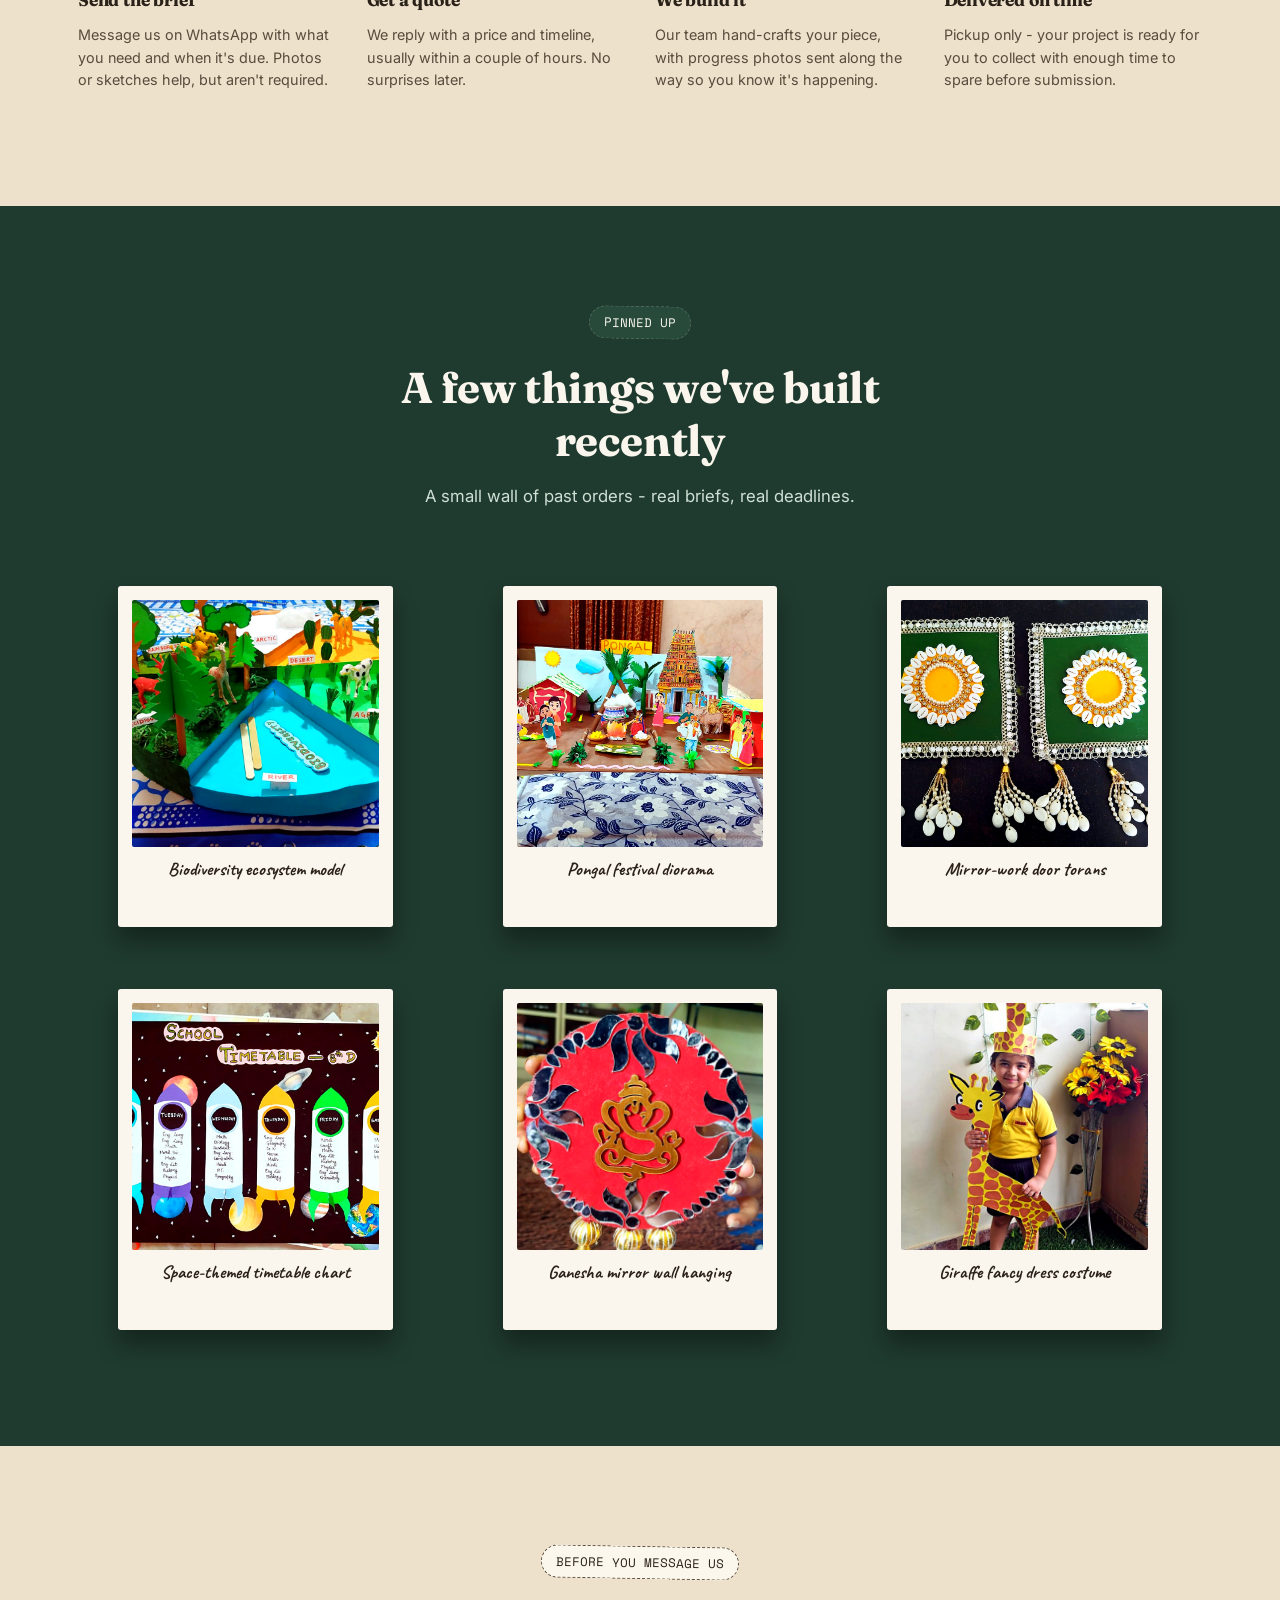
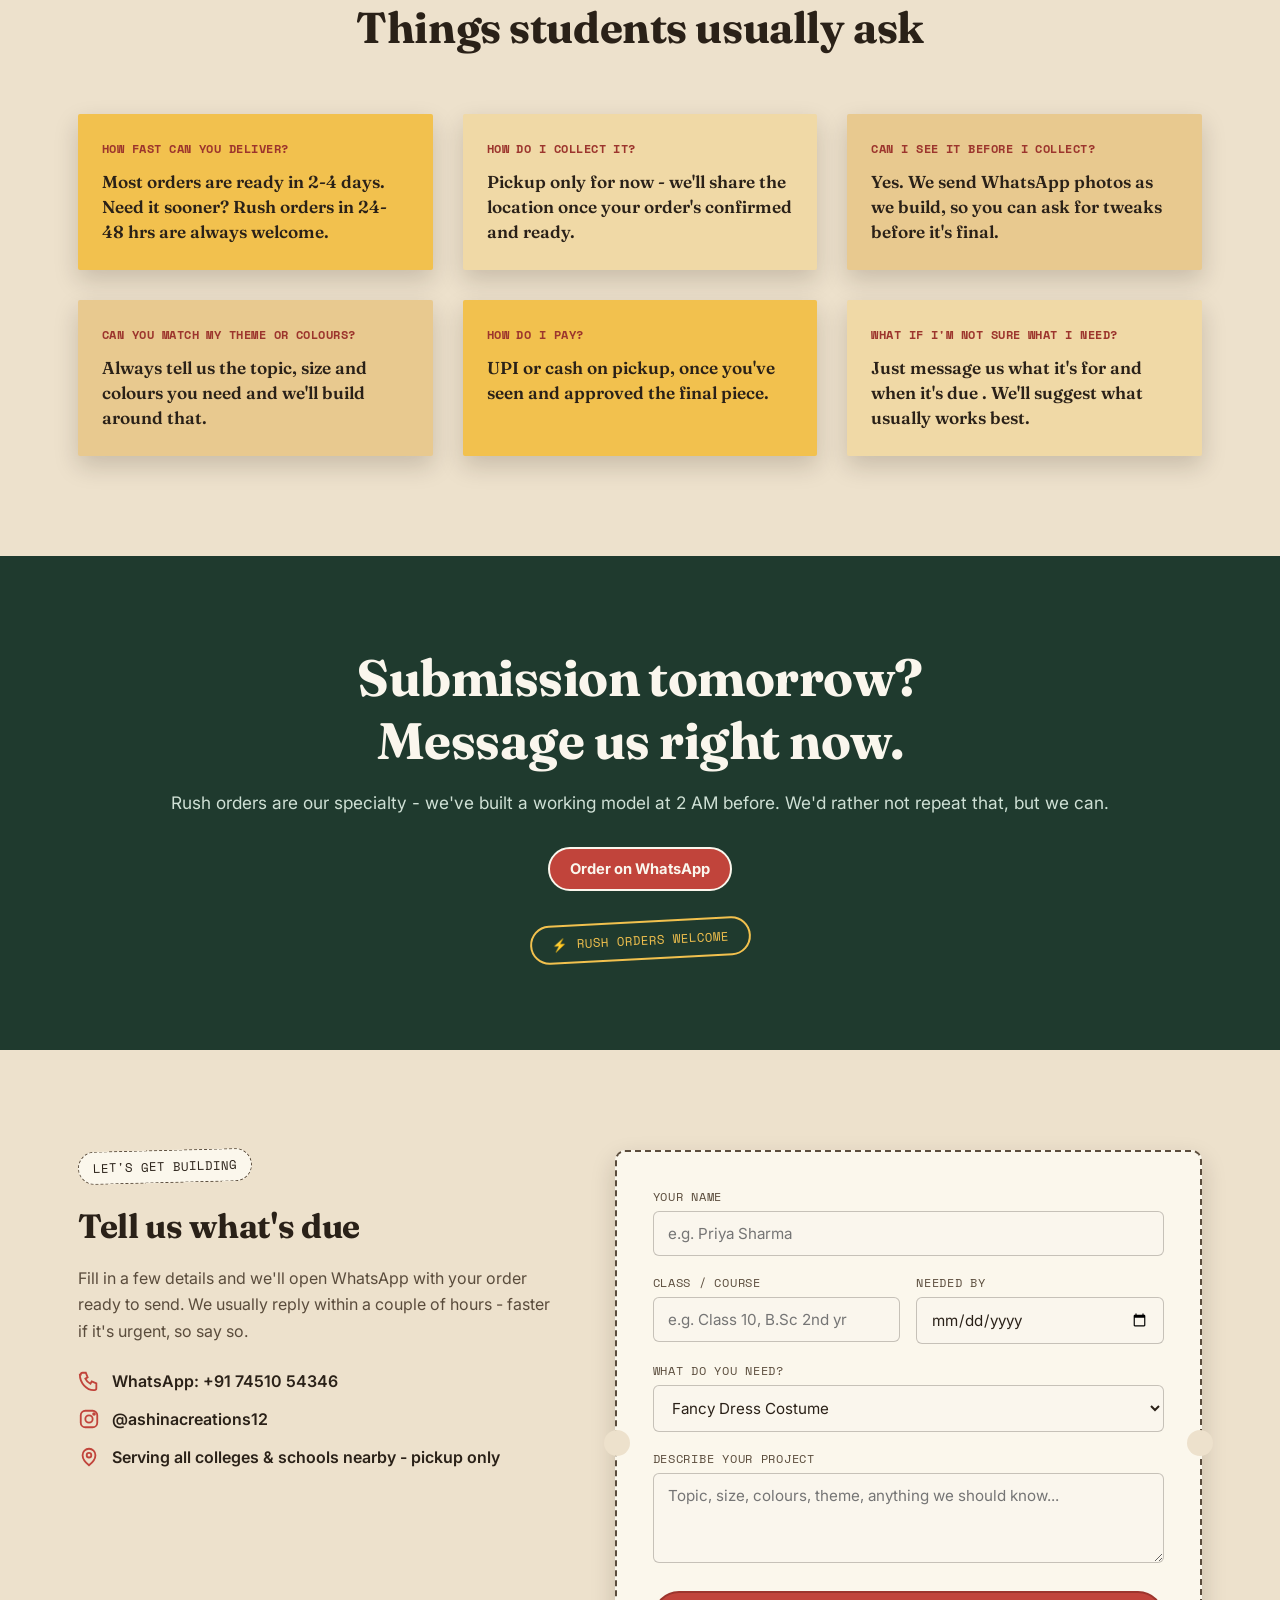
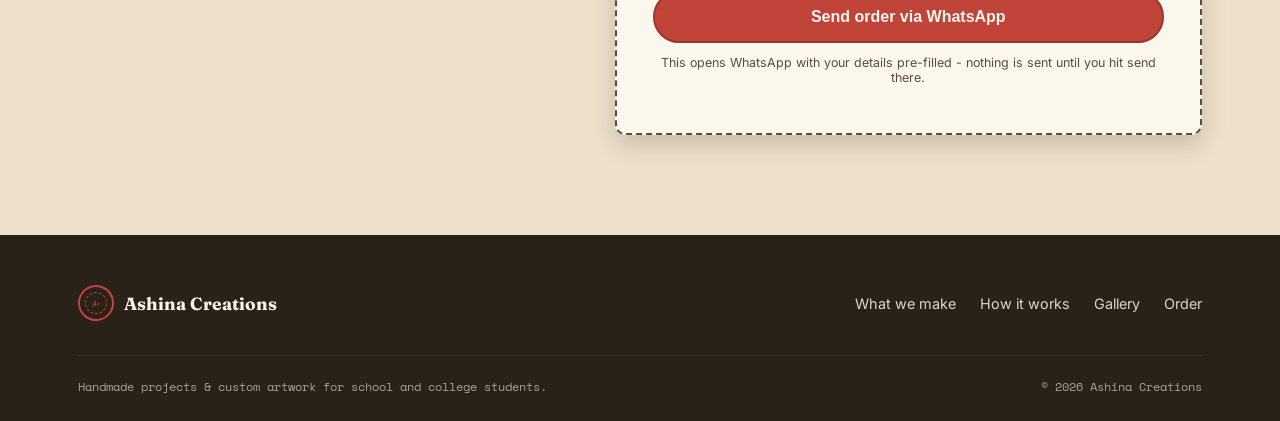
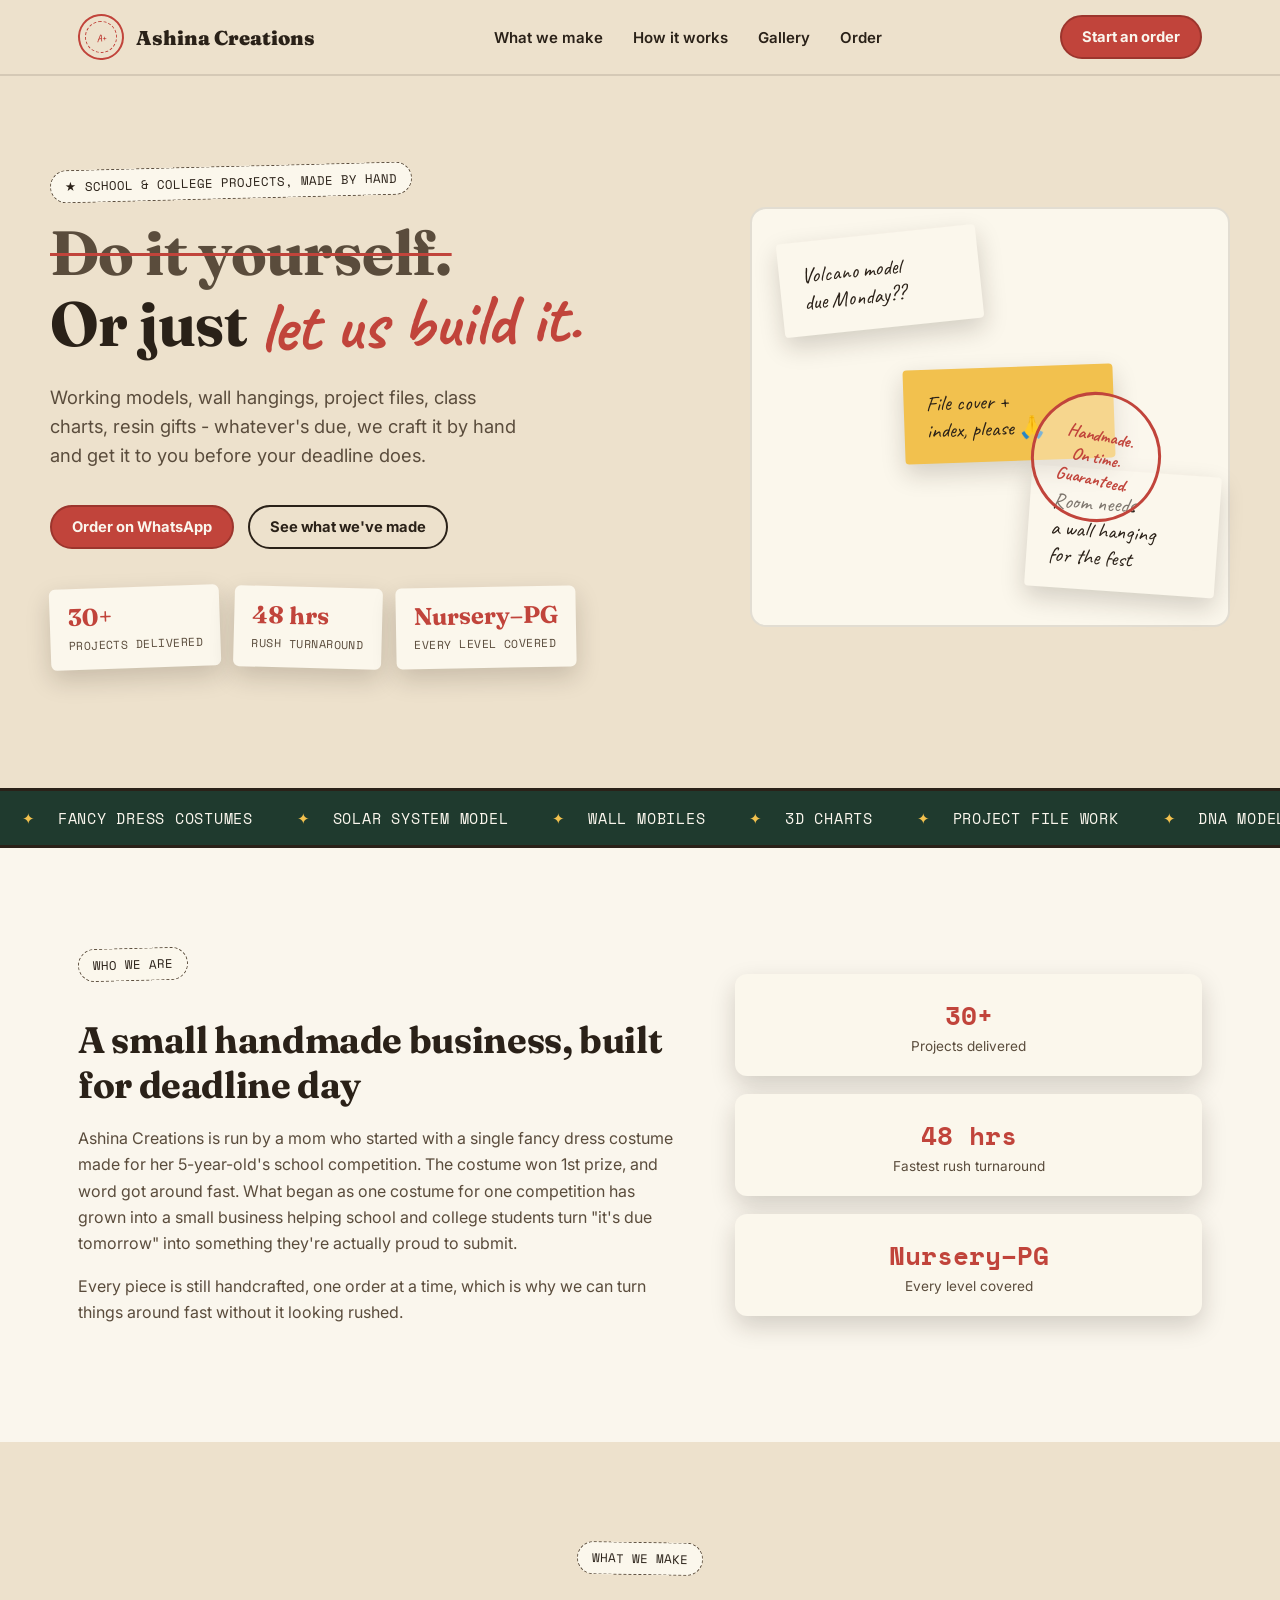
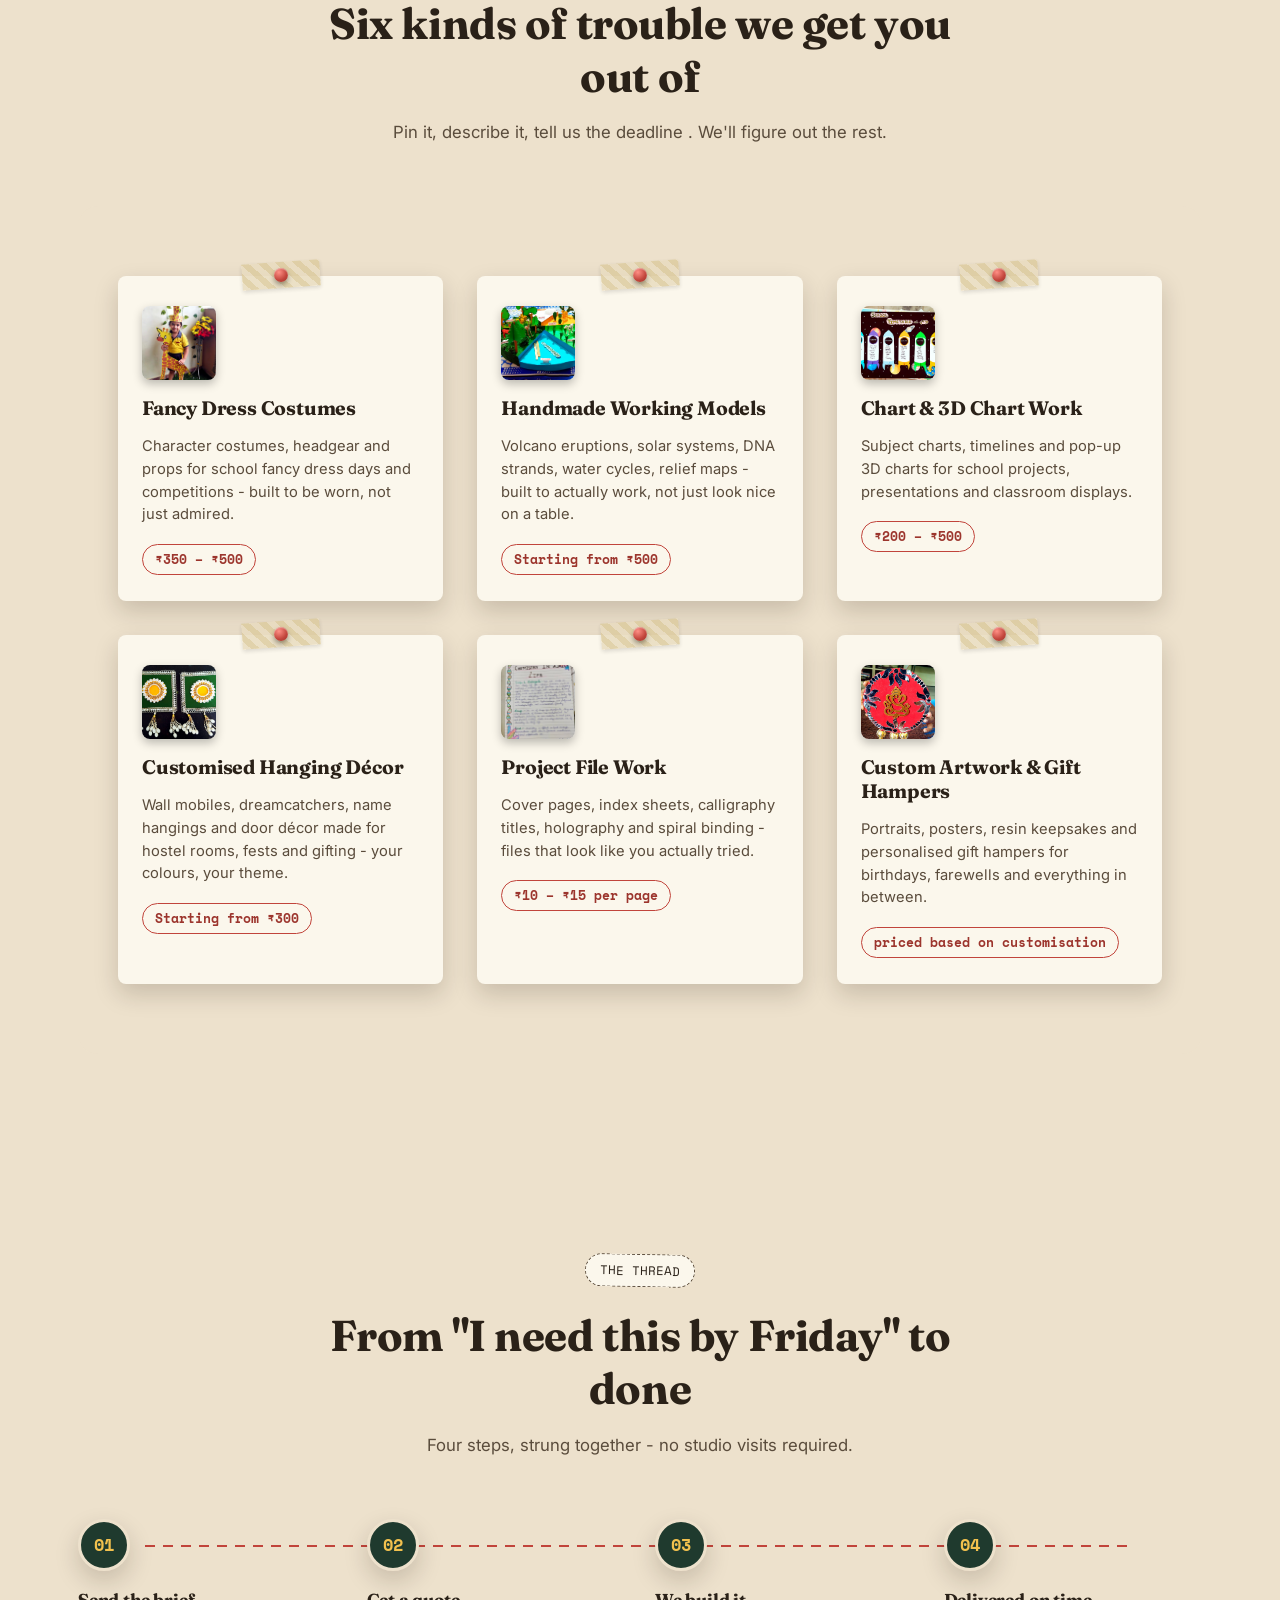
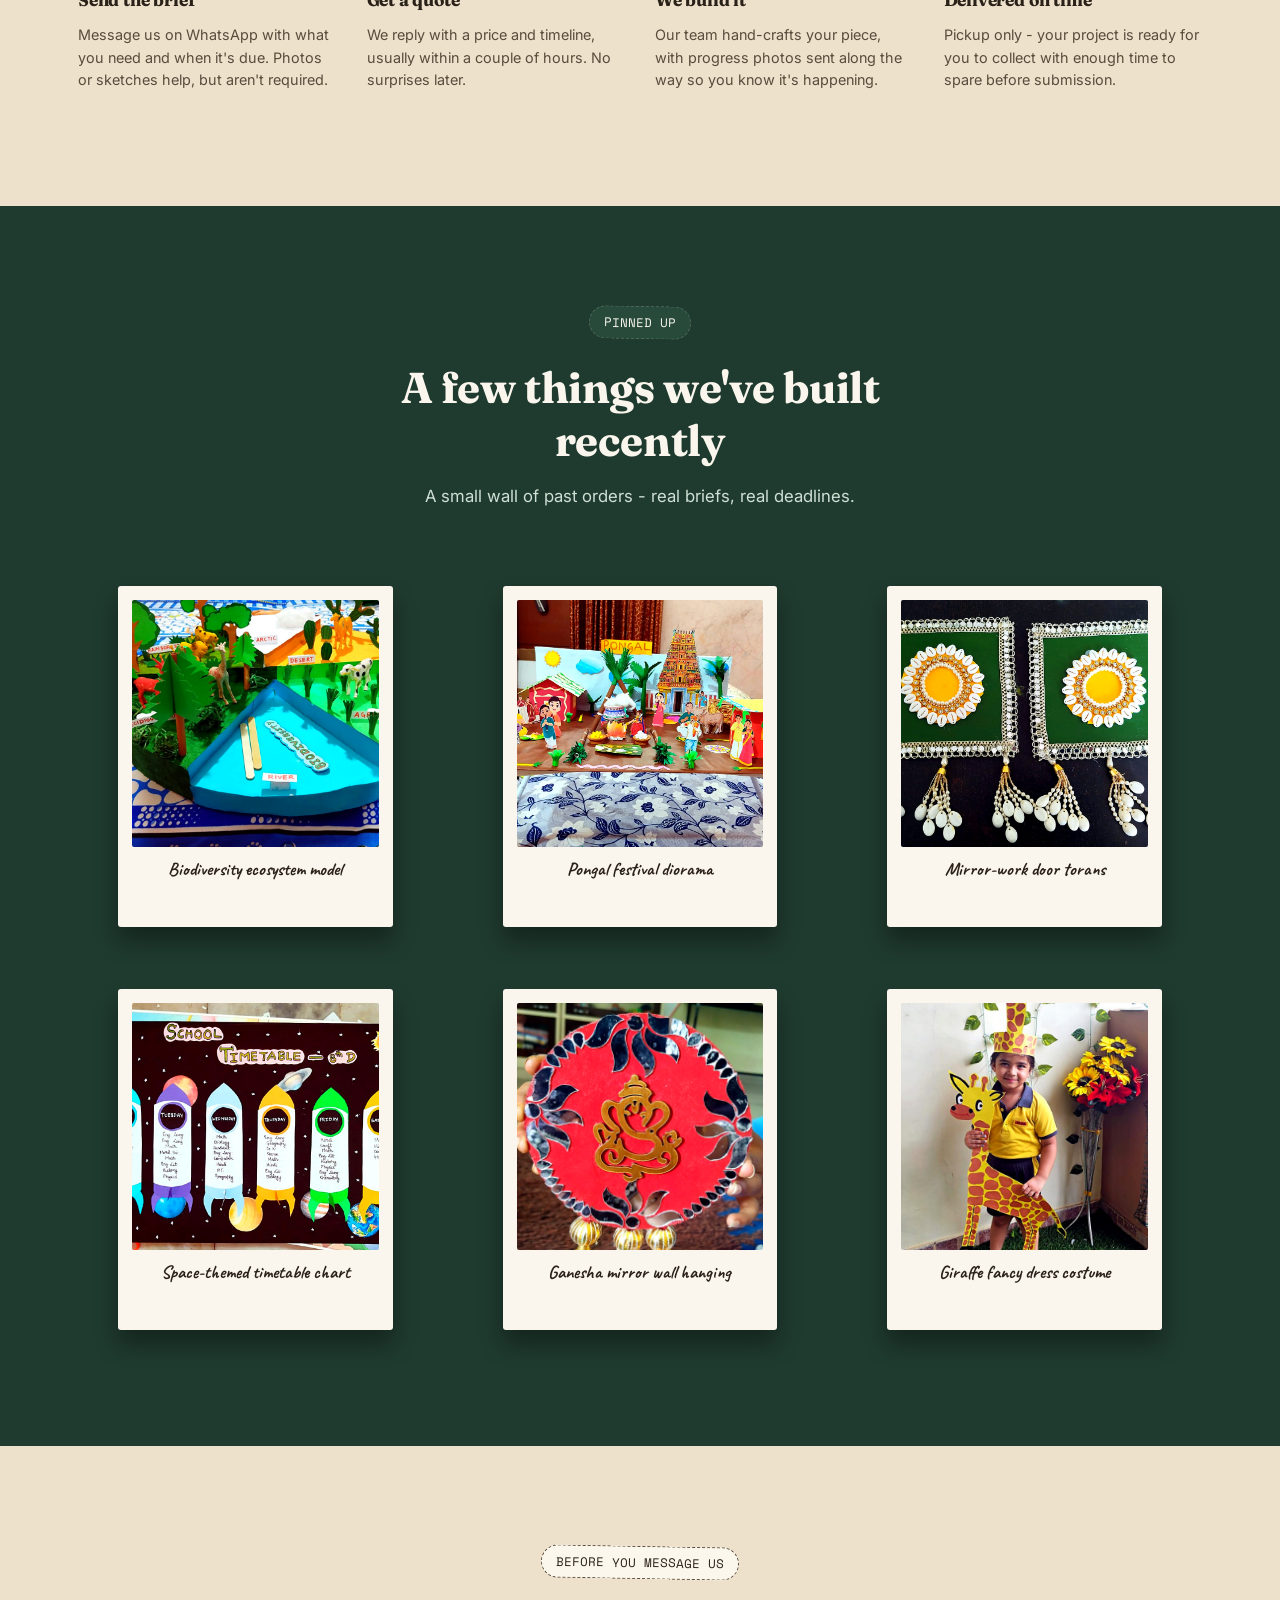
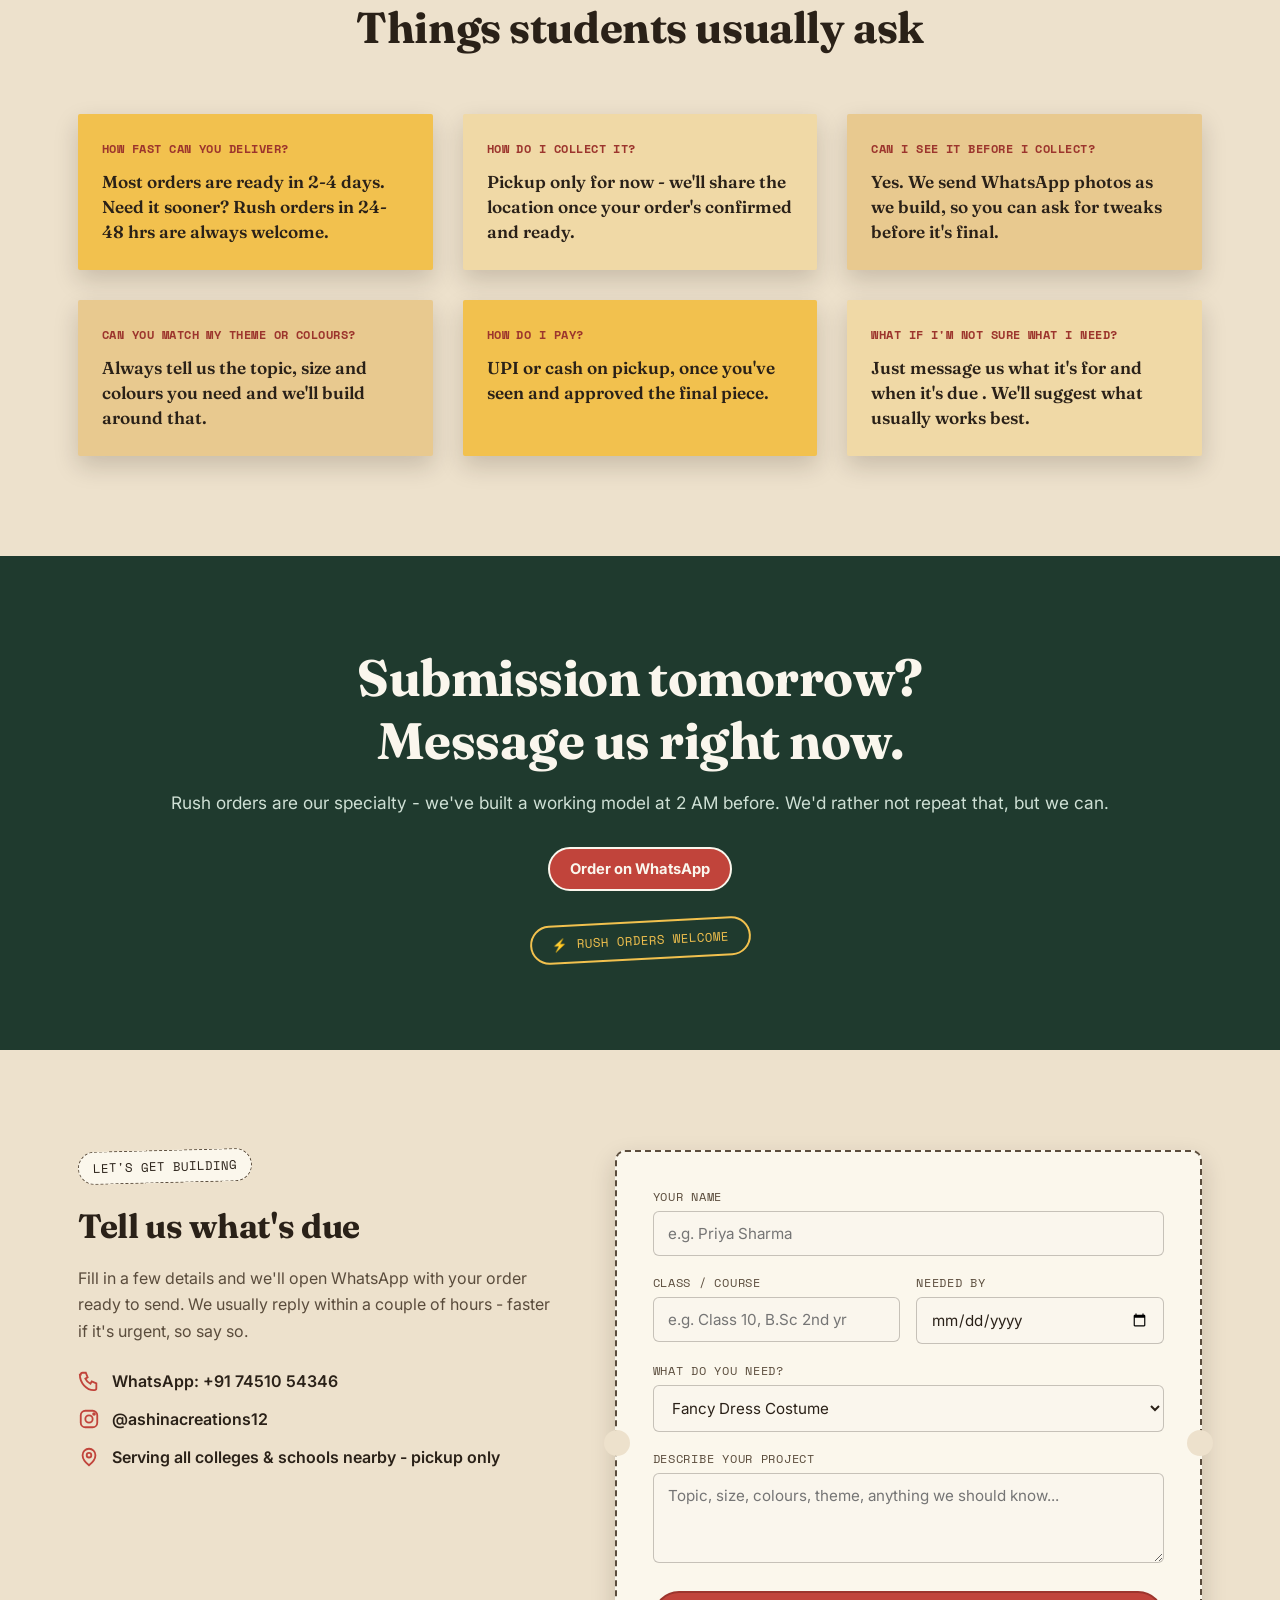
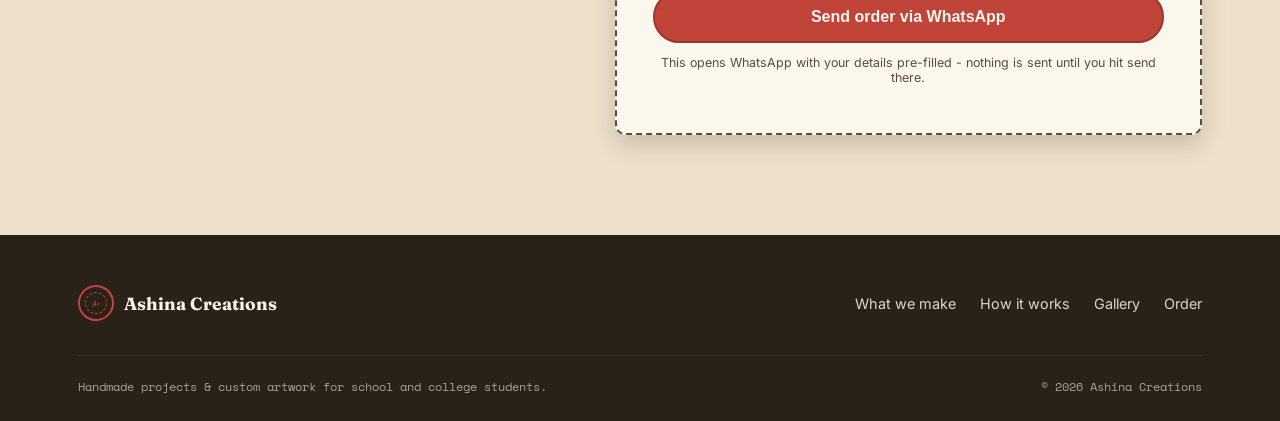
